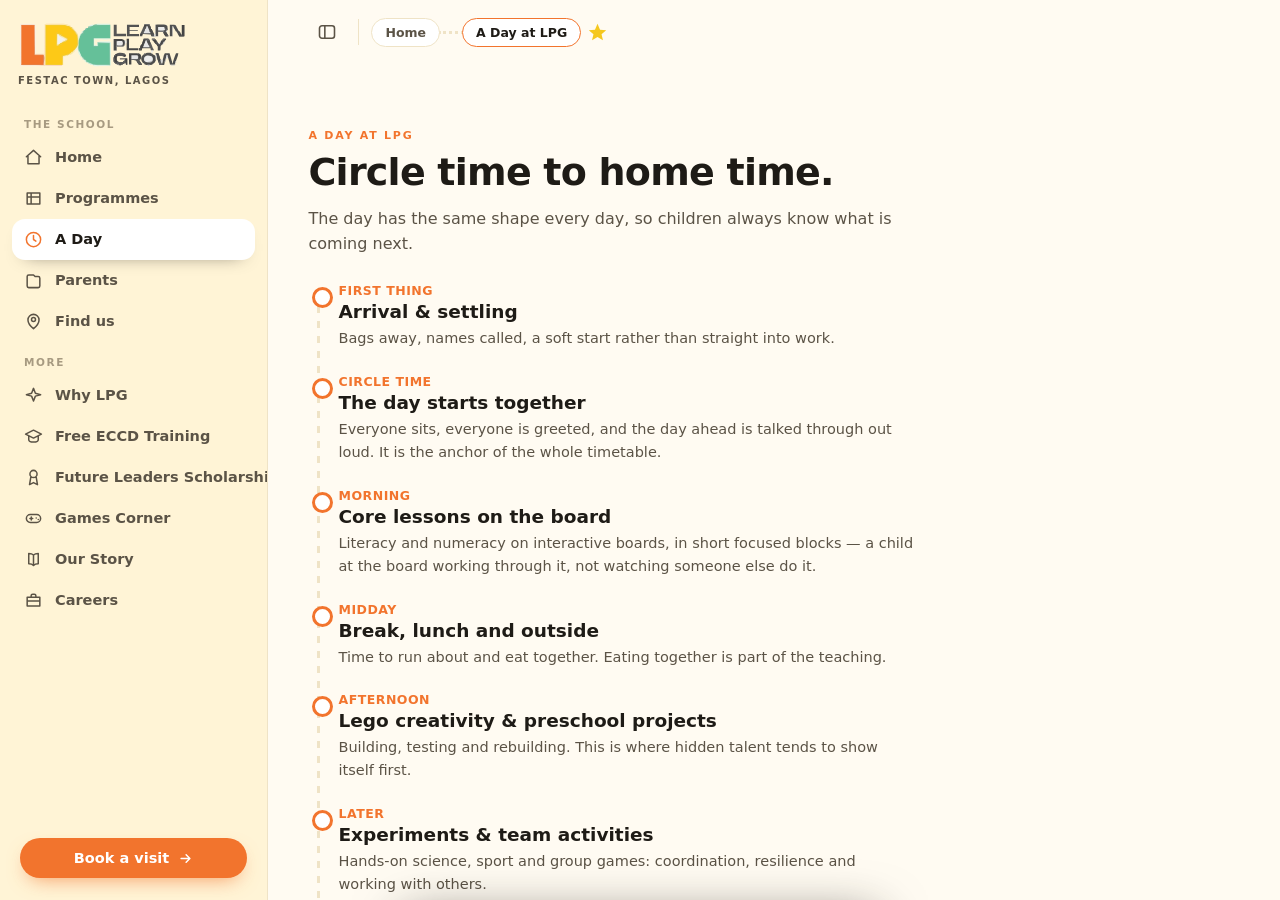
==== a-day.html @ 95e504a0 "Rebuild LPG site as eleven real pages Replaces the single-file app-shell prototype. Each page is now" ====
<!doctype html>
<html lang="en">
<head>
<meta charset="utf-8">
<meta name="viewport" content="width=device-width,initial-scale=1,viewport-fit=cover">
<title>A Day at LPG — circle time to home time | Festac Town</title>
<meta name="description" content="The shape of a school day at LPG Learning Centre, Festac: circle time, lessons on interactive boards, Lego creativity, team activities and handover.">
<link rel="icon" href="assets/img/lpg-mark.svg">
<link rel="stylesheet" href="assets/app.css">
<link rel="stylesheet" href="assets/layouts.css">
</head>
<body data-page="day">

<div id="app">

  <aside class="side" id="side">
   <div class="sidein">
    <a class="brand" href="index.html" aria-label="LPG Learning Centre, home">
      <img class="lock" src="assets/img/lpg-logo.svg" alt="LPG Learn Play Grow">
      <img class="mk" src="assets/img/lpg-mark.svg" alt="LPG">
      <span class="loc">Festac Town, Lagos</span>
    </a>
    <div id="sidenav"></div>
    <div class="foot">
      <button class="cta" data-sheet><span>Book a visit</span><svg viewBox="0 0 24 24" fill="none" stroke="currentColor" stroke-width="2.4" stroke-linecap="round" stroke-linejoin="round"><path d="M5 12h13M13 6l6 6-6 6"/></svg></button>
    </div>
   </div>
  </aside>

  <div class="main">
  <header class="bar" id="bar"><div class="wrap">
    <button class="sidetoggle tip below" id="burger" data-tip="Hide sidebar" aria-label="Hide sidebar"><svg viewBox="0 0 24 24" fill="none" stroke="currentColor" stroke-linecap="round" stroke-linejoin="round"><rect x="3" y="4.5" width="18" height="15" rx="3"/><path class="leaf" d="M9.4 4.5v15"/></svg></button>
    <div class="divider"></div>
    <a class="brand" href="index.html" aria-label="LPG Learning Centre, home">
      <img class="lock" src="assets/img/lpg-logo.svg" alt="LPG Learn Play Grow">
    </a>
    <div class="trail" id="trail"></div>
    <button class="cta" data-sheet>Book a visit <svg viewBox="0 0 24 24" fill="none" stroke="currentColor" stroke-width="2.4" stroke-linecap="round" stroke-linejoin="round"><path d="M5 12h13M13 6l6 6-6 6"/></svg></button>
  </div></header>

  <main id="view">
    <div class="trailbar"><div class="wrap"><div class="trail" id="trailm"></div></div></div>
    <section class="page">

      <div class="sect"><div class="wrap">
        <div class="kick">A day at LPG</div><h2>Circle time to home time.</h2>
        <p class="sub">The day has the same shape every day, so children always know what is coming next.</p>
        <div class="rail"><div class="slot"><div class="t">First thing</div><h4>Arrival &amp; settling</h4><p>Bags away, names called, a soft start rather than straight into work.</p></div><div class="slot"><div class="t">Circle time</div><h4>The day starts together</h4><p>Everyone sits, everyone is greeted, and the day ahead is talked through out loud. It is the anchor of the whole timetable.</p></div><div class="slot"><div class="t">Morning</div><h4>Core lessons on the board</h4><p>Literacy and numeracy on interactive boards, in short focused blocks &mdash; a child at the board working through it, not watching someone else do it.</p></div><div class="slot"><div class="t">Midday</div><h4>Break, lunch and outside</h4><p>Time to run about and eat together. Eating together is part of the teaching.</p></div><div class="slot"><div class="t">Afternoon</div><h4>Lego creativity &amp; preschool projects</h4><p>Building, testing and rebuilding. This is where hidden talent tends to show itself first.</p></div><div class="slot"><div class="t">Later</div><h4>Experiments &amp; team activities</h4><p>Hands-on science, sport and group games: coordination, resilience and working with others.</p></div><div class="slot"><div class="t">Home time</div><h4>Handover</h4><p>A word with whoever collects, about how the day actually went.</p></div></div>
      </div></div>
      <div class="sect band"><div class="wrap">
        <div class="kick">In pictures</div><h2>Real rooms, real children.</h2>
        <p class="sub">Photography from LPG classrooms belongs here &mdash; it is the most persuasive thing the school has, and right now it only exists on Instagram.</p>
        <div class="mosaic"><div class="ph a" data-ratio=""><div class="note"><b>Circle time</b>The whole class sitting together at the start of the day. The single most recognisable LPG image.</div></div><div class="ph b" data-ratio=""><div class="note"><b>At the interactive board</b>A child at the board working a problem, teacher seated to one side.</div></div><div class="ph c" data-ratio=""><div class="note"><b>Lego creativity</b>Hands and bricks, close in. No faces needed.</div></div><div class="ph c" data-ratio=""><div class="note"><b>Outside</b>Break time, movement, the yard.</div></div><div class="ph d" data-ratio=""><div class="note"><b>An experiment</b>The lab-coat science session &mdash; concentration on one child&rsquo;s face.</div></div></div>
        <p class="cap">Held back until written parental consent is in place. No child&rsquo;s face goes on a public page without it. <span class="tbd">Consent pack needed before publishing</span></p>
      </div></div>
      <div class="sect"><div class="wrap">
        <div class="kick">The rooms</div><h2>Built for how children learn.</h2>
        <div class="stack"><div class="r2"><div class="n" style="background:var(--sky)">1</div><h3>Interactive boards</h3><p>Digital lessons children walk up to and use themselves.</p></div><div class="r3"><div class="n" style="background:var(--play)">2</div><h3>Room to make a mess</h3><p>Space to build, spill and start again &mdash; art, blocks and construction sets.</p></div><div class="r2"><div class="n" style="background:var(--learn)">3</div><h3>The world on the wall</h3><p>Flags and a world corner: children here are taught to look outward from Festac.</p></div><div class="r3"><div class="n" style="background:var(--pink)">4</div><h3>Fully air-conditioned</h3><p>Secure, comfortable rooms &mdash; a practical thing that makes a long Lagos day workable.</p></div></div>
      </div></div>
        <div class="poster"><div class="k">Beyond lessons</div><h3>The year has landmarks.</h3><p>Trivia Tuesday every week. Father&rsquo;s Day, when fathers actually come in and take part. Orientation day before term. Live events where children present their own work to a room of parents and neighbours. A school year here is not only terms and tests.</p><a class="cta" href="parents.html">See what parents get <svg viewBox="0 0 24 24" fill="none" stroke="currentColor" stroke-width="2.4" stroke-linecap="round" stroke-linejoin="round"><path d="M5 12h13M13 6l6 6-6 6"/></svg></a></div>
    </section>
  </main>

  <nav class="tabs" id="tabs"></nav>
  </div>
</div>

<aside class="sheet" id="sheet" role="dialog" aria-label="Book a visit">
  <div class="handle"></div>
  <div class="wrap">
    <h2 style="font-size:24px">Come and see us.</h2>
    <p class="sub" style="margin-bottom:20px;font-size:14.5px">Tell us when suits and we will
      have someone show you round. No commitment &mdash; most parents visit twice before deciding.</p>
    <div class="f"><label>Your name</label><input placeholder="e.g. Mrs Adebayo"></div>
    <div class="f"><label>Phone or WhatsApp</label><input inputmode="tel" placeholder="0808 892 4790"></div>
    <div class="f"><label>Which stage?</label>
      <select><option>Cr&egrave;che</option><option>Preschool</option><option>Nursery</option><option>Primary</option><option>Not sure yet</option></select></div>
    <button class="cta">Send request <svg viewBox="0 0 24 24" fill="none" stroke="currentColor" stroke-width="2.4" stroke-linecap="round" stroke-linejoin="round"><path d="M5 12h13M13 6l6 6-6 6"/></svg></button>
    <p class="fine">We reply on WhatsApp, usually the same day.</p>
  </div>
</aside>
<div class="scrim" id="scrim"></div>

<script src="assets/app.js"></script>
</body>
</html>
---- assets/app.css ----
@font-face{font-family:'Baloo 2';src:url('fonts/baloo-700.woff2') format('woff2');font-weight:700;font-display:swap}
@font-face{font-family:'Baloo 2';src:url('fonts/baloo-800.woff2') format('woff2');font-weight:800;font-display:swap}
@font-face{font-family:'Outfit';src:url('fonts/outfit-400.woff2') format('woff2');font-weight:400;font-display:swap}
@font-face{font-family:'Outfit';src:url('fonts/outfit-500.woff2') format('woff2');font-weight:500;font-display:swap}
@font-face{font-family:'Outfit';src:url('fonts/outfit-600.woff2') format('woff2');font-weight:600;font-display:swap}

:root{
  --learn:#1B9E6E; --play:#F2742D; --grow:#F5C81F; --pink:#EC5B8D; --sky:#2C7FB8;
  --ink:#1E1B16; --ink-soft:#5B5346; --cream:#FFFBF2; --sand:#FFF4D6;
  --line:#EFE3C6; --white:#fff;
  --display:'Baloo 2','Trebuchet MS',system-ui,sans-serif;
  --body:'Outfit','Segoe UI',system-ui,sans-serif;
  --tab-h:66px;
}
*{box-sizing:border-box;margin:0;padding:0;-webkit-tap-highlight-color:transparent}
html,body{height:100%}
body{background:var(--cream);color:var(--ink);font-family:var(--body);
  -webkit-font-smoothing:antialiased;overflow:hidden}
.wrap{width:min(1180px,92%);margin-inline:auto}
.main{flex:1;min-width:0;min-height:0;display:flex;flex-direction:column;overflow-x:hidden}

/* ============ APP SHELL ============
   The shell never scrolls. Only the view inside it does, which is what separates an
   app from a long page: the chrome stays put and the content moves under it. */
#app{height:100dvh;display:flex;flex-direction:column}

/* --- top bar --- */
.bar{flex:none;background:var(--cream);border-bottom:1px solid transparent;z-index:20;
  transition:border-color .2s, box-shadow .2s}
.bar.stuck{border-color:var(--line);box-shadow:0 6px 22px -18px rgba(30,27,22,.5)}
.bar .wrap{display:flex;align-items:center;gap:24px;padding:12px 0}
.brand{display:flex;align-items:center;gap:11px;margin-right:auto;cursor:pointer}
.badge{width:44px;height:44px;border-radius:14px;display:grid;place-items:center;flex:none;
  font-family:var(--display);font-weight:800;font-size:15px;color:#fff;
  background:conic-gradient(from 200deg,var(--play),var(--pink),var(--grow),var(--learn),var(--play))}

.brand .s{display:block;white-space:nowrap;font-size:9.5px;letter-spacing:.17em;text-transform:uppercase;color:var(--ink-soft);margin-top:3px}

.top-nav{display:flex;gap:4px}
.top-nav a{background:none;border:none;text-decoration:none;cursor:pointer;font-family:var(--body);font-size:14.5px;font-weight:500;
  color:var(--ink-soft);padding:9px 14px;border-radius:99px;cursor:pointer;transition:.18s}
.top-nav a:hover{background:var(--sand);color:var(--ink)}
.top-nav a.on{background:var(--ink);color:var(--cream)}
@media(max-width:900px){.top-nav{display:none}}

/* Softer than the old chunky shadow: an app button, not a toy button. */
.cta{background:var(--play);color:#fff;border:none;border-radius:99px;padding:12px 20px;
  font-family:var(--body);font-weight:600;font-size:14.5px;cursor:pointer;flex:none;
  display:inline-flex;align-items:center;gap:8px;
  box-shadow:0 8px 20px -8px rgba(242,116,45,.75);transition:transform .16s, box-shadow .16s}
.cta:hover{transform:translateY(-1px);box-shadow:0 12px 26px -10px rgba(242,116,45,.85)}
.cta:active{transform:translateY(1px)}
/* two identical calls to action two inches apart reads as nagging. the bar's only
   appears once the hero's has scrolled away. */
.bar .cta{opacity:0;pointer-events:none;transform:translateY(-6px);transition:.22s}
.bar.stuck .cta{opacity:1;pointer-events:auto;transform:none}
.cta svg{width:15px;height:15px}
@media(max-width:520px){.bar .cta{display:none}}

/* --- sidebar: desktop only. this is what lets the site carry 15 pages without
   the nav becoming a dropdown maze. mobile keeps the tab bar. --- */
.side{display:none}
@media(min-width:901px){
  #app{flex-direction:row}
  /* The rail keeps its own footprint in the flex row; the panel inside it is
     absolutely positioned, so expanding on hover slides OVER the content instead of
     shoving it sideways. That is the whole trick behind a peek-on-hover sidebar. */
  .side{display:block;position:relative;width:268px;flex:none;z-index:30;
    transition:width .26s cubic-bezier(.2,.8,.3,1)}
  .sidein{position:absolute;inset:0;width:268px;display:flex;flex-direction:column;
    background:var(--sand);border-right:1px solid var(--line);padding:16px 12px;
    overflow-y:auto;overflow-x:hidden;
    transition:width .26s cubic-bezier(.2,.8,.3,1), padding .26s, box-shadow .26s}
  .bar .brand{display:none}
  /* collapsed: the rail slides away and the main column takes the room back. open by
     default - a parent visits a school site four times, not daily, so hiding the map
     costs more than the space it saves. */
  /* collapsed: a 64px strip of icons. nothing disappears, so a parent can still
     see the whole map of the site without opening anything. */
  #app.narrow .side{width:64px}
  #app.narrow .sidein{width:64px;padding-left:8px;padding-right:8px}
  #app.narrow .side:hover .sidein,
  #app.narrow .side:focus-within .sidein{width:268px;padding-left:12px;padding-right:12px;
    box-shadow:0 26px 60px -26px rgba(30,27,22,.55);z-index:40}
  #app.narrow .bar .brand{display:flex}

  /* labels fade rather than reflow, so icons never jump about */
  .side .lb,.side .grp,.side .brand span:last-child,.side .foot .cta span{
    transition:opacity .16s;white-space:nowrap}
  #app.narrow .lb,#app.narrow .grp,#app.narrow .side .brand span:last-child,
  #app.narrow .side .foot .cta span{opacity:0;pointer-events:none}
  #app.narrow .side:hover .lb,#app.narrow .side:hover .grp,
  #app.narrow .side:hover .brand span:last-child,
  #app.narrow .side:hover .foot .cta span,
  #app.narrow .side:focus-within .lb,#app.narrow .side:focus-within .grp,
  #app.narrow .side:focus-within .brand span:last-child,
  #app.narrow .side:focus-within .foot .cta span{opacity:1;pointer-events:auto}
  #app.narrow .side button{padding-left:13px;padding-right:13px}
  /* the full badge is wider than the 64px rail, so it shrinks with the panel */
  #app.narrow .side .brand{padding-left:3px;gap:0}
  #app.narrow .side .badge{width:38px;height:38px;border-radius:12px;font-size:12.5px}
  #app.narrow .side:hover .side .badge,
  #app.narrow .side:hover .badge{width:52px;height:52px;border-radius:16px;font-size:17px}
  #app.narrow .side:hover .brand{padding-left:8px;gap:11px}
  .side .badge{transition:width .26s,height .26s,border-radius .26s,font-size .26s}
  #app.narrow .side .foot .cta{padding-left:0;padding-right:0}
}
.burger{background:none;border:1.5px solid var(--line);border-radius:12px;
  width:40px;height:40px;display:none;place-items:center;cursor:pointer;flex:none;color:var(--ink)}
.burger svg{width:19px;height:19px;stroke-width:2.1}
@media(min-width:901px){.burger{display:grid}}
.side .brand{display:flex;align-items:center;gap:11px;cursor:pointer;padding:6px 8px 18px}


.side .grp{font-size:10.5px;letter-spacing:.15em;text-transform:uppercase;font-weight:700;
  color:#A79A81;padding:14px 12px 7px}
.side a{display:flex;align-items:center;gap:12px;width:100%;background:none;border:none;text-decoration:none;
  font-family:var(--body);font-size:14.5px;font-weight:600;color:var(--ink-soft);
  padding:11px 12px;border-radius:13px;cursor:pointer;text-align:left;
  transition:background .16s,color .16s,padding .26s}
.side a svg{width:19px;height:19px;flex:none;stroke-width:1.9}
.side a:hover{background:rgba(255,255,255,.75);color:var(--ink)}
.side a.on{background:var(--white);color:var(--ink);box-shadow:0 8px 18px -14px rgba(30,27,22,.7)}
.side a.on svg{color:var(--play)}
.side .grp{overflow:hidden}
.side .foot{margin-top:auto;padding:16px 8px 6px}
.side .foot .cta{width:100%;justify-content:center;gap:9px}
.side .foot .cta svg{flex:none}

/* --- the trail: a breadcrumb a five year old could read. dashed path, round stops,
   and the hero's star hops to wherever you are. --- */
.trailbar{position:sticky;top:0;z-index:15;background:var(--cream);
  padding-top:2px;margin-bottom:2px}
.trailbar.hide{display:none}
.trail{display:flex;align-items:center;gap:0;padding:10px 0;position:relative;flex-wrap:wrap}
.trail .stop{display:flex;align-items:center;gap:8px;background:var(--white);
  border:1.5px solid var(--line);border-radius:99px;padding:7px 15px;
  font-size:13px;font-weight:600;color:var(--ink-soft);cursor:pointer;position:relative;z-index:1}
.trail .stop.here{border-color:var(--play);color:var(--ink);background:#fff}
.trail .dash{width:34px;height:0;border-top:3px dotted var(--line);margin:0 -2px}
.trail .star{width:22px;height:22px;margin-left:9px;flex:none;transition:transform .1s}
.trail .star.hop{animation:hop .55s cubic-bezier(.3,1.4,.4,1)}
@keyframes hop{
  0%{transform:translateY(0) rotate(0)}
  35%{transform:translateY(-15px) rotate(-22deg)}
  70%{transform:translateY(0) rotate(8deg)}
  85%{transform:translateY(-4px)}
  100%{transform:translateY(0) rotate(0)}
}
@media(prefers-reduced-motion:reduce){.trail .star.hop{animation:none}}

/* --- the scrolling view --- */
#view{flex:1;min-height:0;overflow-y:auto;-webkit-overflow-scrolling:touch;
  overscroll-behavior:contain;
  padding-bottom:calc(var(--tab-h) + 20px)}
@media(min-width:901px){#view{padding-bottom:36px}}
/* one page per document now; layouts.css re-declares .page as block */
.page{animation:in .32s cubic-bezier(.2,.8,.3,1)}
@keyframes in{from{opacity:0;transform:translateY(10px)}to{opacity:1;transform:none}}

/* --- bottom tab bar: the single most app-like move on mobile --- */
.tabs{position:fixed;left:0;right:0;bottom:0;height:calc(var(--tab-h) + env(safe-area-inset-bottom));
  padding-bottom:env(safe-area-inset-bottom);
  background:rgba(255,251,242,.93);backdrop-filter:blur(14px);
  border-top:1px solid var(--line);display:flex;z-index:30}
@media(min-width:901px){.tabs{display:none}}
.tabs a{flex:1;background:none;border:none;text-decoration:none;display:flex;flex-direction:column;
  align-items:center;justify-content:center;gap:4px;cursor:pointer;
  font-family:var(--body);font-size:10.5px;font-weight:600;color:var(--ink-soft);
  padding-top:6px;position:relative}
.tabs a svg{width:22px;height:22px;stroke-width:1.9}
.tabs a.on{color:var(--play)}
.tabs a.on::before{content:"";position:absolute;top:0;width:26px;height:3px;border-radius:0 0 4px 4px;background:var(--play)}

/* ============ HERO ============ */
.hero{padding:clamp(20px,4vw,52px) 0 clamp(30px,5vw,64px)}
.hero .wrap{display:grid;grid-template-columns:1.05fr .95fr;gap:clamp(18px,4vw,52px);align-items:center}
@media(max-width:900px){.hero .wrap{grid-template-columns:1fr}}
.eyebrow{display:flex;flex-wrap:wrap;gap:7px;margin-bottom:18px}
.eyebrow span{font-size:11px;letter-spacing:.13em;text-transform:uppercase;font-weight:600;
  padding:6px 12px;border-radius:99px;background:var(--white);border:1px solid var(--line);color:var(--ink-soft)}
.spine{font-family:var(--display);font-weight:800;line-height:.94;letter-spacing:-.025em;
  font-size:clamp(42px,8.6vw,82px);margin-bottom:5px}
.spine i{font-style:normal}
.spine .l{color:var(--learn)}.spine .p{color:var(--play)}.spine .g{color:var(--grow)}
h1{font-family:var(--display);font-weight:700;letter-spacing:-.02em;
  font-size:clamp(24px,4.2vw,38px);line-height:1.08;margin-bottom:15px;display:inline-block}
h1 .swipe{position:relative;z-index:1}
h1 .swipe::before{content:"";position:absolute;left:-4px;right:-4px;bottom:2px;height:.42em;z-index:-1;
  background:var(--grow);border-radius:3px;transform:scaleX(0);transform-origin:left;
  animation:swipe .7s .3s cubic-bezier(.2,.8,.3,1) forwards}
@keyframes swipe{to{transform:scaleX(1)}}
.lede{font-size:clamp(15px,1.7vw,17.5px);line-height:1.62;color:var(--ink-soft);max-width:34rem;margin-bottom:24px}
.actions{display:flex;flex-wrap:wrap;gap:11px;margin-bottom:22px}
.ghost{background:transparent;border:2px solid var(--ink);color:var(--ink);border-radius:99px;
  padding:11px 20px;font-family:var(--body);font-weight:600;font-size:14.5px;cursor:pointer}
.ghost:hover{background:var(--ink);color:var(--cream)}
.pills{display:flex;flex-wrap:wrap;gap:8px}
.pill{display:flex;align-items:center;gap:8px;background:var(--white);border:1px solid var(--line);
  border-radius:99px;padding:8px 14px;font-size:13px;font-weight:500}
.pill em{width:8px;height:8px;border-radius:50%;flex:none}
.scene{position:relative;aspect-ratio:1/1;max-height:460px}
.scene::before{content:"";position:absolute;inset:4%;border-radius:50%;
  background:radial-gradient(circle at 50% 45%,var(--sand),transparent 68%)}
canvas{position:absolute;inset:0;width:100%;height:100%;touch-action:none}

/* ============ TRUST ============ */
.trust{background:var(--ink);color:#F1EADC;padding:clamp(20px,3.2vw,32px) 0}
.trust .wrap{display:grid;grid-template-columns:auto 1fr;gap:clamp(14px,3vw,40px);align-items:center}
@media(max-width:820px){.trust .wrap{grid-template-columns:1fr;gap:14px}}
.trust .lbl{font-size:11px;letter-spacing:.16em;text-transform:uppercase;color:#A99C85;line-height:1.6;max-width:19rem}
.orgs{display:flex;flex-wrap:wrap;align-items:center;gap:9px 24px}
.orgs b{font-family:var(--display);font-weight:700;font-size:clamp(15px,2vw,21px);color:#fff}
.orgs .sep{width:5px;height:5px;border-radius:50%;background:var(--grow);flex:none}

/* ============ generic page furniture ============ */
.sect{padding:clamp(34px,5vw,66px) 0}
.kick{font-size:11px;letter-spacing:.16em;text-transform:uppercase;font-weight:700;color:var(--play);margin-bottom:10px}
h2{font-family:var(--display);font-weight:700;font-size:clamp(26px,4vw,38px);letter-spacing:-.02em;
  line-height:1.1;margin-bottom:12px}
.sub{color:var(--ink-soft);font-size:16px;line-height:1.6;max-width:40rem;margin-bottom:26px}
.grid{display:grid;gap:14px;grid-template-columns:repeat(auto-fit,minmax(230px,1fr))}
.card{background:var(--white);border:1px solid var(--line);border-radius:20px;padding:20px;
  transition:transform .18s, box-shadow .18s;cursor:pointer}
.card:hover{transform:translateY(-3px);box-shadow:0 18px 34px -22px rgba(30,27,22,.55)}
.card .tag{width:34px;height:6px;border-radius:99px;margin-bottom:14px}
.card h3{font-family:var(--display);font-weight:700;font-size:20px;margin-bottom:6px}
.card p{color:var(--ink-soft);font-size:14.5px;line-height:1.55}
.soon{display:inline-block;margin-top:14px;font-size:12px;font-weight:600;color:var(--ink-soft);
  background:var(--sand);border-radius:99px;padding:5px 11px}

/* ---- segmented sub-nav: switch content in place instead of scrolling past it ---- */
.seg{display:flex;gap:6px;overflow-x:auto;scrollbar-width:none;margin-bottom:22px;
  padding-bottom:2px}
.seg::-webkit-scrollbar{display:none}
.seg button{flex:none;background:var(--white);border:1.5px solid var(--line);color:var(--ink-soft);
  border-radius:99px;padding:10px 17px;font-family:var(--body);font-weight:600;font-size:14px;
  cursor:pointer;transition:.18s;white-space:nowrap}
.seg button.on{background:var(--ink);border-color:var(--ink);color:var(--cream)}
.panel{display:none;animation:in .26s cubic-bezier(.2,.8,.3,1)}
.panel.on{display:block}
.detail{display:grid;grid-template-columns:auto 1fr;gap:18px;align-items:start;
  background:var(--white);border:1px solid var(--line);border-radius:22px;padding:22px}
@media(max-width:620px){.detail{grid-template-columns:1fr}}
.chip{width:56px;height:56px;border-radius:18px;display:grid;place-items:center;flex:none;
  font-family:var(--display);font-weight:800;font-size:22px;color:#fff}
.facts{display:flex;flex-wrap:wrap;gap:8px;margin-top:14px}
.facts span{font-size:12.5px;font-weight:600;background:var(--sand);border-radius:99px;padding:6px 12px}

/* ---- quick actions: the phone number as a button, where the intent is ---- */
.quick{display:grid;grid-template-columns:repeat(3,1fr);gap:10px;margin:22px 0}
.quick a{display:flex;flex-direction:column;align-items:center;gap:8px;text-decoration:none;
  background:var(--white);border:1px solid var(--line);border-radius:18px;padding:16px 10px;
  color:var(--ink);font-weight:600;font-size:13.5px;transition:.18s}
.quick a:hover{transform:translateY(-2px);box-shadow:0 16px 30px -22px rgba(30,27,22,.6)}
.quick svg{width:22px;height:22px;stroke-width:1.9}


/* ---- day timeline: the rhythm of the day, in their own words ---- */
.rail{position:relative;padding-left:30px;margin-top:8px}
.rail::before{content:"";position:absolute;left:9px;top:8px;bottom:14px;width:3px;border-radius:99px;
  background:repeating-linear-gradient(180deg,var(--line) 0 7px,transparent 7px 15px)}
.slot{position:relative;padding:0 0 24px}
.slot::before{content:"";position:absolute;left:-26px;top:4px;width:15px;height:15px;border-radius:50%;
  background:var(--white);border:3px solid var(--play)}
.slot .t{font-family:var(--display);font-weight:700;font-size:12.5px;color:var(--play);letter-spacing:.04em;text-transform:uppercase}
.slot h4{font-family:var(--display);font-weight:700;font-size:18.5px;margin:3px 0 5px}
.slot p{color:var(--ink-soft);font-size:14.5px;line-height:1.58;max-width:36rem}

/* ---- numbered steps ---- */
.steps{display:grid;gap:12px;counter-reset:st}
.step{display:grid;grid-template-columns:auto 1fr;gap:15px;align-items:start;background:var(--white);
  border:1px solid var(--line);border-radius:18px;padding:18px}
.step::before{counter-increment:st;content:counter(st);font-family:var(--display);font-weight:800;font-size:16px;
  color:#fff;width:34px;height:34px;border-radius:11px;display:grid;place-items:center;background:var(--ink)}
.step h4{font-family:var(--display);font-weight:700;font-size:17px;margin-bottom:3px}
.step p{color:var(--ink-soft);font-size:14.5px;line-height:1.55}

/* ---- faq ---- */
.faq{border-top:1px solid var(--line);margin-top:6px}
.faq details{border-bottom:1px solid var(--line)}
.faq summary{list-style:none;cursor:pointer;padding:16px 36px 16px 0;position:relative;
  font-family:var(--display);font-weight:700;font-size:16.5px}
.faq summary::-webkit-details-marker{display:none}
.faq summary::after{content:"";position:absolute;right:9px;top:22px;width:9px;height:9px;
  border-right:2.4px solid var(--play);border-bottom:2.4px solid var(--play);transform:rotate(45deg);transition:transform .22s}
.faq details[open] summary::after{transform:rotate(-135deg)}
.faq p{color:var(--ink-soft);font-size:14.8px;line-height:1.62;padding:0 0 18px;max-width:44rem}

/* ---- alternating band, so a long page has a pulse instead of one flat column ---- */
.band{background:var(--sand);border-block:1px solid var(--line)}

/* ---- "did you know" - lifted straight from their own post series ---- */
.know{background:#E9F5EE;border:1px solid #C8E4D4;border-radius:22px;padding:24px;max-width:44rem}
.know .lbl{display:inline-block;background:var(--white);border-radius:99px;padding:7px 15px;
  font-family:var(--display);font-weight:700;font-size:13px;letter-spacing:.03em;margin-bottom:12px}
.know p{font-size:16px;line-height:1.6;color:#1F4433}

/* ---- tongue twister / trivia: a repeatable content tile ---- */
.tile{background:var(--white);border:1px solid var(--line);border-radius:22px;padding:24px;max-width:44rem}
.tile .lbl{font-size:11.5px;letter-spacing:.15em;text-transform:uppercase;font-weight:700;color:var(--play);margin-bottom:10px}
.tile blockquote{font-family:var(--display);font-weight:700;font-size:clamp(18px,2.4vw,23px);
  line-height:1.4;letter-spacing:-.01em}
.tile cite{display:block;font-style:normal;font-size:13.5px;color:var(--ink-soft);margin-top:12px}

/* ---- two doors: parents and trainee teachers are different people ---- */
.doors{display:grid;grid-template-columns:1fr 1fr;gap:14px;margin-top:8px}
@media(max-width:760px){.doors{grid-template-columns:1fr}}
.door{text-align:left;background:var(--white);border:1.5px solid var(--line);border-radius:22px;padding:26px;
  cursor:pointer;font-family:var(--body);transition:border-color .18s,transform .18s}
.door:hover{border-color:var(--play);transform:translateY(-2px)}
.door .k{font-size:11.5px;letter-spacing:.15em;text-transform:uppercase;font-weight:700;color:var(--ink-soft)}
.door h3{font-family:var(--display);font-weight:700;font-size:22px;margin:8px 0 6px}
.door p{color:var(--ink-soft);font-size:14.5px;line-height:1.55}
.door .arw{display:inline-flex;align-items:center;gap:7px;margin-top:14px;font-weight:600;font-size:14.5px;color:var(--play)}
.door .arw svg{width:17px;height:17px}

/* ---- small facts row ---- */
.tbd{display:inline-block;font-size:12px;font-weight:600;color:var(--ink-soft);background:var(--white);
  border:1px dashed var(--line);border-radius:99px;padding:5px 11px;margin-top:10px}

/* ============ visit sheet — app pattern, not a page ============ */
.scrim{position:fixed;inset:0;background:rgba(30,27,22,.5);opacity:0;pointer-events:none;
  transition:opacity .28s;z-index:40}
.scrim.on{opacity:1;pointer-events:auto}
.sheet{position:fixed;left:0;right:0;bottom:0;z-index:41;background:var(--cream);
  border-radius:26px 26px 0 0;padding:10px 0 calc(24px + env(safe-area-inset-bottom));
  transform:translateY(101%);transition:transform .34s cubic-bezier(.2,.8,.3,1);
  max-height:88dvh;overflow-y:auto;box-shadow:0 -20px 50px -24px rgba(30,27,22,.6)}
.sheet.on{transform:none}
/* the desktop sheet floats 26px off the bottom, so translating by its own height
   alone leaves that 26px gap showing. push it the extra distance. */
@media(min-width:901px){.sheet{left:50%;right:auto;width:520px;
  transform:translate(-50%,calc(100% + 40px));
  border-radius:26px;bottom:26px}.sheet.on{transform:translate(-50%,0)}}
.handle{width:42px;height:4.5px;border-radius:99px;background:var(--line);margin:4px auto 16px}
.sheet .wrap{width:min(520px,88vw)}
.f{display:flex;flex-direction:column;gap:6px;margin-bottom:14px}
.f label{font-size:12.5px;font-weight:600;color:var(--ink-soft)}
.f input,.f select{font-family:var(--body);font-size:15.5px;padding:13px 14px;border-radius:14px;
  border:1.5px solid var(--line);background:var(--white);color:var(--ink)}
.f input:focus,.f select:focus{outline:none;border-color:var(--play)}
.sheet .cta{width:100%;justify-content:center;padding:15px}
.fine{font-size:12.5px;color:var(--ink-soft);text-align:center;margin-top:12px;line-height:1.5}
---- assets/layouts.css ----
/* ============================================================================
   LAYOUT SET
   One grid of identical rounded cards, repeated eleven times, is why every page
   read the same. These are genuinely different shapes - asymmetric bento, full
   rows, split panels, stats, posters - so each page gets its own silhouette.
   ========================================================================= */

/* --- cross-document transitions: the shell holds still, only the content
       changes. This is what keeps a multi-page site feeling like one app. --- */
@view-transition { navigation: auto; }
.side  { view-transition-name: side; }
.bar   { view-transition-name: bar; }
.tabs  { view-transition-name: tabs; }
::view-transition-old(root),
::view-transition-new(root){ animation-duration:.2s }
@media(prefers-reduced-motion:reduce){
  ::view-transition-group(*),::view-transition-old(*),::view-transition-new(*){animation:none!important}
}

/* --- each document holds exactly one page now, so nothing is hidden --- */
.page{display:block}

/* ---------------------------------------------------------------- shapes
   Children's work is not square. Varying the corner geometry across tiles
   stops a grid reading like a spreadsheet, without inventing a new palette. */
.r1{border-radius:24px}
.r2{border-radius:30px 10px 30px 10px}
.r3{border-radius:30px 30px 30px 6px}
.r4{border-radius:60px 22px 22px 22px}
.r5{border-radius:22px 60px 22px 22px}

/* ---------------------------------------------------------------- bento
   One tile carries the weight, the rest support it. Spans differ on purpose. */
.bento{display:grid;grid-template-columns:repeat(6,1fr);gap:14px;margin-top:8px}
.bento > *{background:var(--white);border:1px solid var(--line);padding:26px;
  display:flex;flex-direction:column;justify-content:flex-end;min-height:170px}
.bento .lead{grid-column:span 4;min-height:250px}
.bento .half{grid-column:span 2}
.bento .third{grid-column:span 2}
.bento .two{grid-column:span 3}
.bento .full{grid-column:span 6}
.bento h3{font-family:var(--display);font-weight:700;font-size:20px;margin-bottom:7px;letter-spacing:-.01em}
.bento .lead h3{font-size:clamp(24px,3vw,32px);line-height:1.1;margin-bottom:10px}
.bento p{color:var(--ink-soft);font-size:14.6px;line-height:1.56}
.bento .lead p{font-size:16px;max-width:34rem}
.bento .k{font-size:11px;letter-spacing:.15em;text-transform:uppercase;font-weight:700;
  color:var(--ink-soft);margin-bottom:auto}
@media(max-width:860px){
  .bento{grid-template-columns:repeat(2,1fr)}
  .bento .lead,.bento .full,.bento .two{grid-column:span 2}
  .bento .half,.bento .third{grid-column:span 1}
  .bento > *{min-height:0;padding:22px}
}

/* ---------------------------------------------------------------- split
   Text one side, a picture the other. Alternate .flip down a page. */
.split{display:grid;grid-template-columns:1.05fr .95fr;gap:clamp(20px,4vw,48px);
  align-items:center;margin-top:10px}
.split.flip > :first-child{order:2}
.split h3{font-family:var(--display);font-weight:700;font-size:clamp(21px,2.6vw,27px);
  line-height:1.15;margin-bottom:10px;letter-spacing:-.015em}
.split p{color:var(--ink-soft);font-size:15.5px;line-height:1.62;max-width:34rem}
.split p + p{margin-top:12px}
@media(max-width:860px){
  .split{grid-template-columns:1fr;gap:22px}
  .split.flip > :first-child{order:0}
}

/* ---------------------------------------------------------------- rowlist
   Full-width rows. Reads as a list of substantial things rather than a set of
   equal-weight cards, so it suits jobs, modules and arguments. */
.rowlist{display:flex;flex-direction:column;gap:12px;margin-top:8px;counter-reset:rw}
.row{display:grid;grid-template-columns:auto 1fr auto;gap:20px;align-items:center;
  background:var(--white);border:1px solid var(--line);border-radius:26px;padding:22px 26px;
  transition:border-color .18s,transform .18s}
.row:hover{border-color:var(--play);transform:translateX(3px)}
.row .num{counter-increment:rw;font-family:var(--display);font-weight:800;
  font-size:clamp(28px,4vw,40px);line-height:1;color:var(--line);min-width:1.6em}
.row .num::before{content:counter(rw,decimal-leading-zero)}
.row h3{font-family:var(--display);font-weight:700;font-size:19px;margin-bottom:4px}
.row p{color:var(--ink-soft);font-size:14.6px;line-height:1.55;max-width:44rem}
.row .end{font-size:13px;font-weight:600;color:var(--ink-soft);white-space:nowrap;
  background:var(--sand);border-radius:99px;padding:8px 14px}
@media(max-width:760px){
  .row{grid-template-columns:auto 1fr;padding:20px}
  .row .end{grid-column:2;justify-self:start;margin-top:4px}
}

/* ---------------------------------------------------------------- stats */
.stats{display:grid;grid-template-columns:repeat(auto-fit,minmax(190px,1fr));gap:14px;margin-top:8px}
.stat{background:var(--ink);color:#F3ECDD;border-radius:26px;padding:28px}
.stat:nth-child(2){background:var(--learn);color:#fff}
.stat:nth-child(3){background:var(--play);color:#fff}
.stat:nth-child(4){background:var(--sky);color:#fff}
.stat .big{font-family:var(--display);font-weight:800;font-size:clamp(34px,5vw,46px);
  line-height:1;letter-spacing:-.03em;margin-bottom:8px}
.stat .lab{font-size:14px;line-height:1.5;opacity:.88}

/* ---------------------------------------------------------------- poster
   A single loud panel. Used once per page at most, or it stops being loud. */
.poster{background:var(--ink);color:var(--cream);border-radius:34px;
  padding:clamp(28px,5vw,54px);position:relative;overflow:hidden;margin-top:8px}
.poster::after{content:"";position:absolute;right:-70px;top:-70px;width:260px;height:260px;
  border-radius:50%;background:radial-gradient(circle,rgba(242,116,45,.5),transparent 68%)}
.poster .k{font-size:11.5px;letter-spacing:.16em;text-transform:uppercase;
  font-weight:700;color:var(--grow);margin-bottom:14px}
.poster h3{font-family:var(--display);font-weight:800;letter-spacing:-.025em;
  font-size:clamp(26px,4.6vw,44px);line-height:1.06;margin-bottom:14px;max-width:20ch;position:relative}
.poster p{font-size:16px;line-height:1.62;color:#D9CFBB;max-width:40rem;position:relative}
.poster .cta{margin-top:24px;position:relative}

/* ---------------------------------------------------------------- stack
   Overlapping offset cards - deliberately hand-placed, not a neat row. */
.stack{display:grid;grid-template-columns:repeat(auto-fit,minmax(240px,1fr));gap:16px;margin-top:12px}
.stack > *{background:var(--white);border:1px solid var(--line);padding:26px}
.stack > :nth-child(odd){transform:rotate(-.5deg)}
.stack > :nth-child(even){transform:rotate(.6deg)}
.stack > *:hover{transform:none}
.stack > *{transition:transform .2s}
.stack h3{font-family:var(--display);font-weight:700;font-size:20px;margin-bottom:7px}
.stack p{color:var(--ink-soft);font-size:14.6px;line-height:1.56}
.stack .n{font-family:var(--display);font-weight:800;font-size:15px;color:#fff;
  width:34px;height:34px;border-radius:11px;display:grid;place-items:center;margin-bottom:14px}

/* ============================================================================
   PHOTO SLOTS
   Nothing here is a real photograph yet. Each slot states its aspect ratio and
   what should fill it, so it doubles as the shot list for the school - and a
   real <img> drops in with no layout change.
   ========================================================================= */
.ph{position:relative;display:grid;place-items:center;text-align:center;
  background:linear-gradient(135deg,var(--sand),#FDEFD2);
  border:1.5px dashed #E0CDA2;border-radius:26px;overflow:hidden;padding:20px}
.ph img{position:absolute;inset:0;width:100%;height:100%;object-fit:cover}
.ph .note{position:relative;max-width:26ch;font-size:13px;line-height:1.5;color:#8A7A5C;font-weight:500}
.ph .note b{display:block;font-family:var(--display);font-size:14.5px;color:var(--ink-soft);margin-bottom:4px}
.ph[data-ratio="4:3"]{aspect-ratio:4/3}
.ph[data-ratio="3:4"]{aspect-ratio:3/4}
.ph[data-ratio="1:1"]{aspect-ratio:1/1}
.ph[data-ratio="16:9"]{aspect-ratio:16/9}
.ph[data-ratio="3:2"]{aspect-ratio:3/2}

/* mosaic: mixed ratios on purpose, so a gallery does not read as a contact sheet */
.mosaic{display:grid;grid-template-columns:repeat(4,1fr);gap:12px;margin-top:10px}
.mosaic .ph{aspect-ratio:auto}
.mosaic .a{grid-column:span 2;grid-row:span 2;min-height:330px}
.mosaic .b{grid-column:span 2;min-height:160px}
.mosaic .c{grid-column:span 1;min-height:160px}
.mosaic .d{grid-column:span 3;min-height:190px}
@media(max-width:820px){
  .mosaic{grid-template-columns:repeat(2,1fr)}
  .mosaic .a{grid-column:span 2;grid-row:auto;min-height:220px}
  .mosaic .b,.mosaic .d{grid-column:span 2;min-height:150px}
  .mosaic .c{grid-column:span 1;min-height:130px}
}

/* a caption under a photo slot, for when the picture needs a line of context */
.cap{font-size:13px;color:var(--ink-soft);margin-top:10px;line-height:1.5}

/* ============================================================================
   TOP BAR + SIDEBAR TOGGLE
   The hamburger said "menu" when the control actually shows and hides a panel.
   A panel-left glyph says what it does, and a tooltip says it in words - so
   nobody has to click an unlabelled icon to find out what it is.
   ========================================================================= */
.bar .wrap{display:flex;align-items:center;gap:12px}
.bar .brand{margin-right:auto}
@media(min-width:901px){.bar .brand{margin-right:0}}
.top-nav{margin-right:auto;gap:2px}      /* nav sits left, the CTA is pushed hard right */
.bar .cta{flex:none}

.divider{width:1px;height:26px;background:var(--line);flex:none;display:none}
@media(min-width:901px){.divider{display:block}}

.sidetoggle{background:none;border:none;border-radius:11px;width:38px;height:38px;
  display:none;place-items:center;cursor:pointer;flex:none;color:var(--ink-soft);
  transition:background .16s,color .16s}
.sidetoggle:hover{background:var(--sand);color:var(--ink)}
.sidetoggle svg{width:20px;height:20px;stroke-width:1.9}
/* the divider inside the glyph slides to mirror which way the panel will move */
.sidetoggle .leaf{transition:transform .26s cubic-bezier(.2,.8,.3,1);transform-origin:center}
#app.narrow .sidetoggle .leaf{transform:translateX(-3.2px)}
@media(min-width:901px){.sidetoggle{display:grid}}

/* ---------------------------------------------------------------- tooltips */
.tip{position:relative}
.tip::after{content:attr(data-tip);position:absolute;z-index:60;
  background:var(--ink);color:#F3ECDD;font-family:var(--body);font-size:12.5px;
  font-weight:500;letter-spacing:.01em;padding:7px 11px;border-radius:9px;
  white-space:nowrap;pointer-events:none;opacity:0;
  box-shadow:0 12px 26px -14px rgba(30,27,22,.8);
  transition:opacity .13s .3s,transform .13s .3s}
.tip:hover::after,.tip:focus-visible::after{opacity:1;transform:none}
.tip.below::after{top:calc(100% + 9px);left:0;transform:translateY(-3px)}
.tip.right::after{left:calc(100% + 12px);top:50%;margin-top:-15px;transform:translateX(-3px)}
@media(prefers-reduced-motion:reduce){.tip::after{transition:opacity .01s}}

/* rail icons explain themselves while collapsed - but not once hovering the rail
   has already expanded it, or the label and the tooltip would say the same thing */
.side a::after{display:none}
#app.narrow .side a.tip::after{display:block}
#app.narrow .side:hover a.tip::after,
#app.narrow .side:focus-within a.tip::after{display:none}

/* ============================================================================
   THE REAL LOGO
   Taken from welearnplaygrow.com (assets/img/logo/newlogo.svg), cropped to its
   content and split in two: the full lockup, and the LPG mark on its own for
   the collapsed rail and the favicon. The invented gradient badge is gone.
   ========================================================================= */
.brand{display:flex;align-items:center;gap:11px;cursor:pointer;text-decoration:none;color:inherit}
.brand img{display:block;height:auto}
.brand .lock{width:150px}
.brand .mk{width:42px;display:none}
.brand .loc{font-size:10px;letter-spacing:.15em;text-transform:uppercase;
  color:var(--ink-soft);white-space:nowrap}

.side .brand{flex-direction:column;align-items:flex-start;gap:7px;padding:6px 6px 18px}
.side .brand .lock{width:168px}
.bar .brand .lock{width:132px}
.bar .brand .loc{display:none}

/* collapsed rail: only the mark fits, and it grows back on hover with the panel */
#app.narrow .side .brand .lock,
#app.narrow .side .brand .loc{display:none}
#app.narrow .side .brand .mk{display:block}
#app.narrow .side:hover .brand .lock,
#app.narrow .side:focus-within .brand .lock{display:block}
#app.narrow .side:hover .brand .loc,
#app.narrow .side:focus-within .brand .loc{display:block}
#app.narrow .side:hover .brand .mk,
#app.narrow .side:focus-within .brand .mk{display:none}
@media(max-width:900px){.brand .lock{width:126px}}

/* ---------------------------------------------------------------- links
   Several controls became real anchors when the site went multi-page. They must
   still look and behave exactly like the buttons they replaced. */
a.cta,a.ghost,a.door,.trail a.stop{text-decoration:none}
a.cta{display:inline-flex;align-items:center;gap:9px}
a.ghost{display:inline-flex;align-items:center;justify-content:center}
.door{display:block;color:inherit}

/* ============================================================================
   BAR: context, not a second navigation
   The top nav listed the same five destinations the sidebar already shows an
   inch away. That duplication is what created the dead space between the last
   link and the call to action. Sidebar navigates; bar says where you are and
   offers the one action. The breadcrumb moves up into it and earns the room.
   ========================================================================= */
@media(min-width:901px){
  .top-nav{display:none}
  .trailbar{display:none}                 /* it now lives in the bar */
  .bar .trail{display:flex;margin-right:auto;padding:0;flex-wrap:nowrap}
  .bar .trail .stop{font-size:12.5px;padding:6px 13px}
  .bar .trail .dash{width:26px}
  .bar .trail .star{width:19px;height:19px;margin-left:7px}
}
@media(max-width:900px){
  .bar .trail{display:none}
}
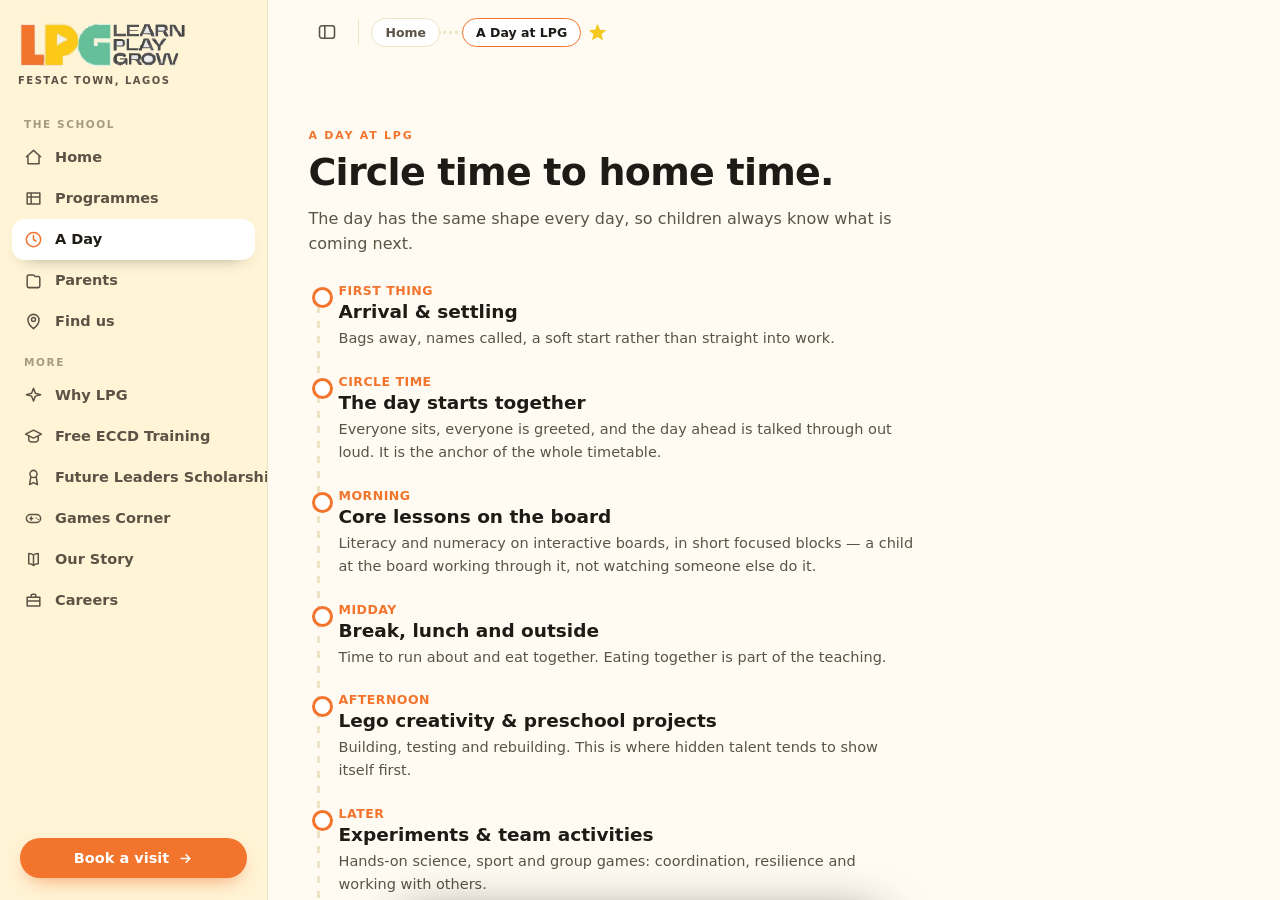
==== commit bcbb1599: "Finish the job the multi-page rewrite was argued for Going multi-page was justified on the grounds t" ====
--- a/a-day.html
+++ b/a-day.html
@@ -5,7 +5,24 @@
 <meta name="viewport" content="width=device-width,initial-scale=1,viewport-fit=cover">
 <title>A Day at LPG — circle time to home time | Festac Town</title>
 <meta name="description" content="The shape of a school day at LPG Learning Centre, Festac: circle time, lessons on interactive boards, Lego creativity, team activities and handover.">
+<link rel="canonical" href="https://lpg-learning-centre.vercel.app/a-day">
+<meta property="og:type" content="website">
+<meta property="og:site_name" content="LPG Learning Centre">
+<meta property="og:locale" content="en_NG">
+<meta property="og:title" content="A Day at LPG — circle time to home time | Festac Town">
+<meta property="og:description" content="The shape of a school day at LPG Learning Centre, Festac: circle time, lessons on interactive boards, Lego creativity, team activities and handover.">
+<meta property="og:url" content="https://lpg-learning-centre.vercel.app/a-day">
+<meta property="og:image" content="https://lpg-learning-centre.vercel.app/assets/img/og.jpg">
+<meta property="og:image:width" content="1200">
+<meta property="og:image:height" content="630">
+<meta property="og:image:alt" content="LPG Learning Centre — Learn, Play &amp; Grow. The future ready school, Festac Town, Lagos">
+<meta name="twitter:card" content="summary_large_image">
+<meta name="twitter:title" content="A Day at LPG — circle time to home time | Festac Town">
+<meta name="twitter:description" content="The shape of a school day at LPG Learning Centre, Festac: circle time, lessons on interactive boards, Lego creativity, team activities and handover.">
+<meta name="twitter:image" content="https://lpg-learning-centre.vercel.app/assets/img/og.jpg">
+<meta name="theme-color" content="#FFFBF2">
 <link rel="icon" href="assets/img/lpg-mark.svg">
+<script type="application/ld+json">{"@context":"https://schema.org","@graph":[{"@type":"School","@id":"https://lpg-learning-centre.vercel.app/#school","name":"LPG Learning Centre","alternateName":"Learn Play Grow Learning Centre","description":"Crèche, preschool, nursery and primary school in Festac Town, Amuwo Odofin, Lagos.","url":"https://lpg-learning-centre.vercel.app/","logo":"https://lpg-learning-centre.vercel.app/assets/img/lpg-logo.svg","image":"https://lpg-learning-centre.vercel.app/assets/img/og.jpg","telephone":"+2348088924790","email":"admin@welearnplaygrow.com","address":{"@type":"PostalAddress","streetAddress":"112 Road, Festac Town","addressLocality":"Amuwo Odofin","addressRegion":"Lagos","addressCountry":"NG"},"openingHoursSpecification":[{"@type":"OpeningHoursSpecification","dayOfWeek":["Monday","Tuesday","Wednesday","Thursday","Friday"],"opens":"09:00","closes":"17:00"}],"sameAs":["https://www.instagram.com/lpg_learn_play_grow/","https://www.facebook.com/Learnplaygrow"],"areaServed":{"@type":"Place","name":"Festac Town, Lagos"}},{"@type":"BreadcrumbList","itemListElement":[{"@type":"ListItem","position":1,"name":"Home","item":"https://lpg-learning-centre.vercel.app/"},{"@type":"ListItem","position":2,"name":"A Day at LPG","item":"https://lpg-learning-centre.vercel.app/a-day"}]}]}</script>
 <link rel="stylesheet" href="assets/app.css">
 <link rel="stylesheet" href="assets/layouts.css">
 </head>
